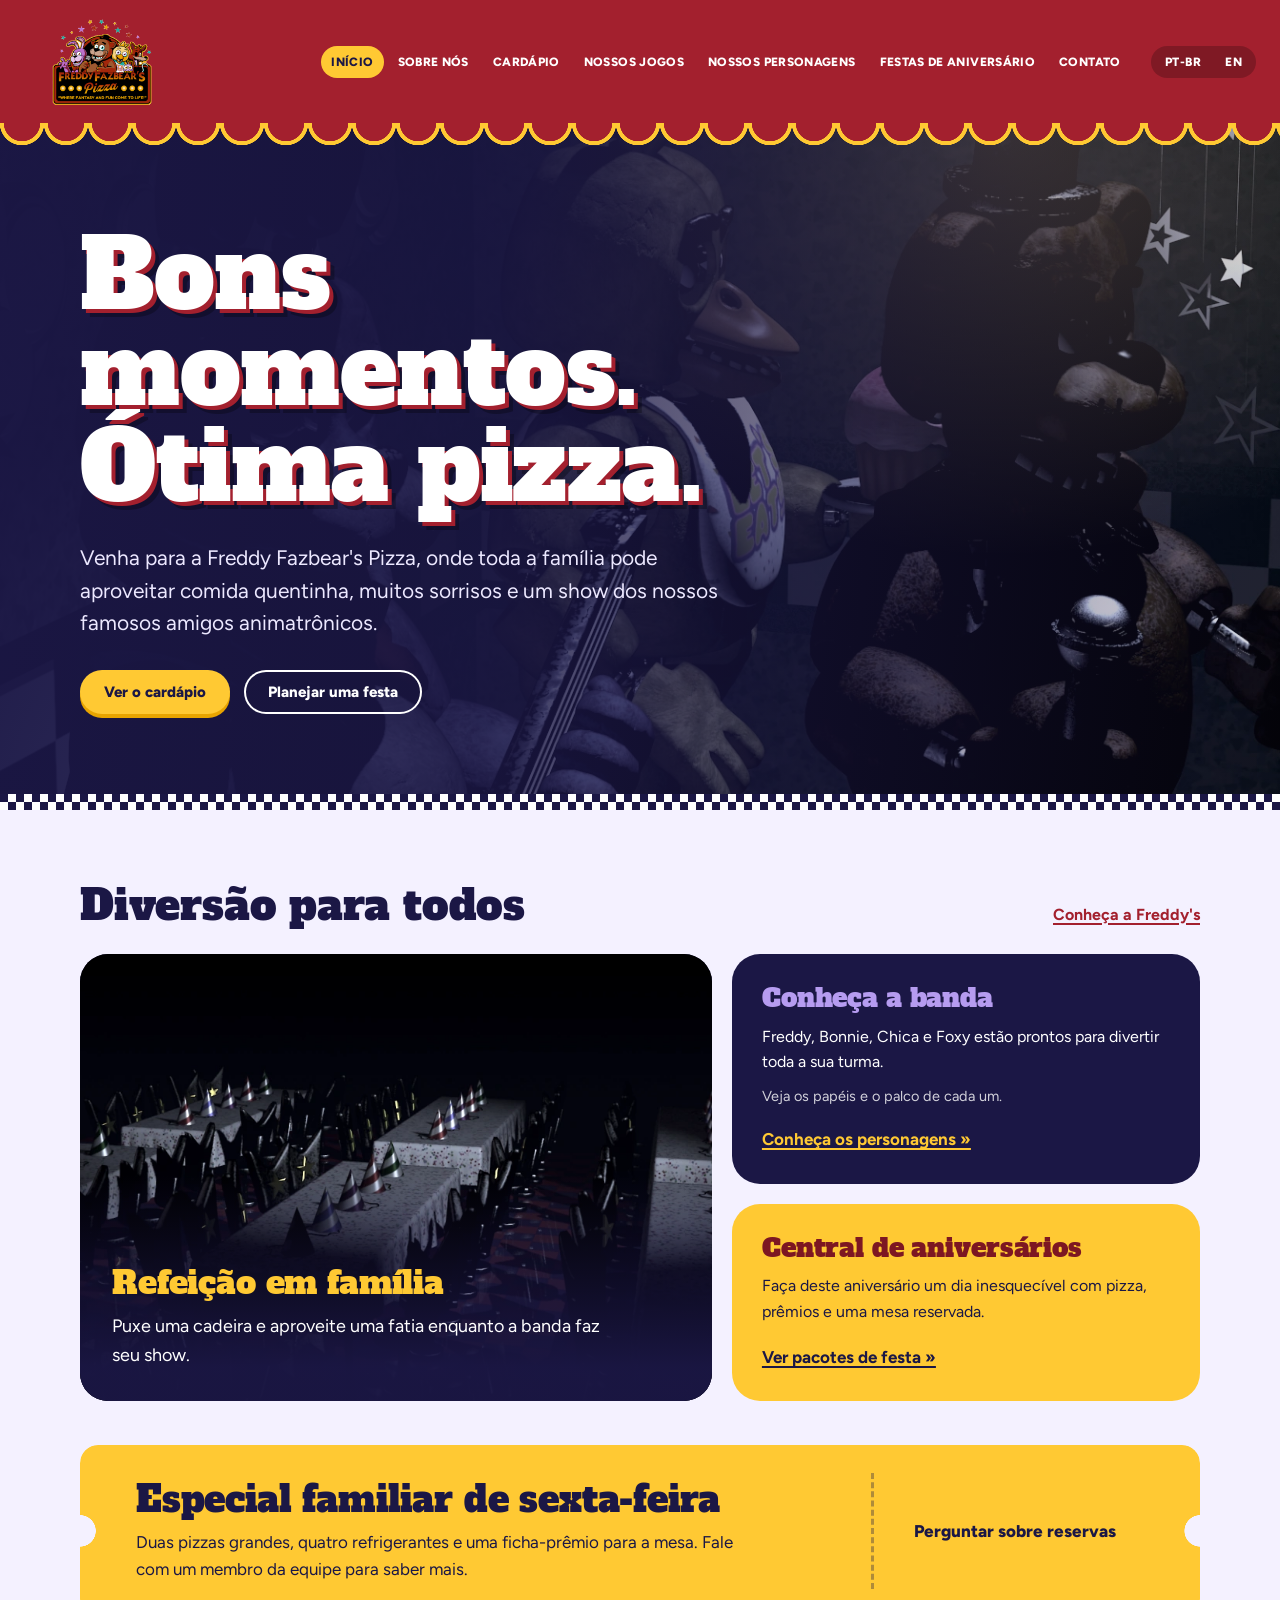
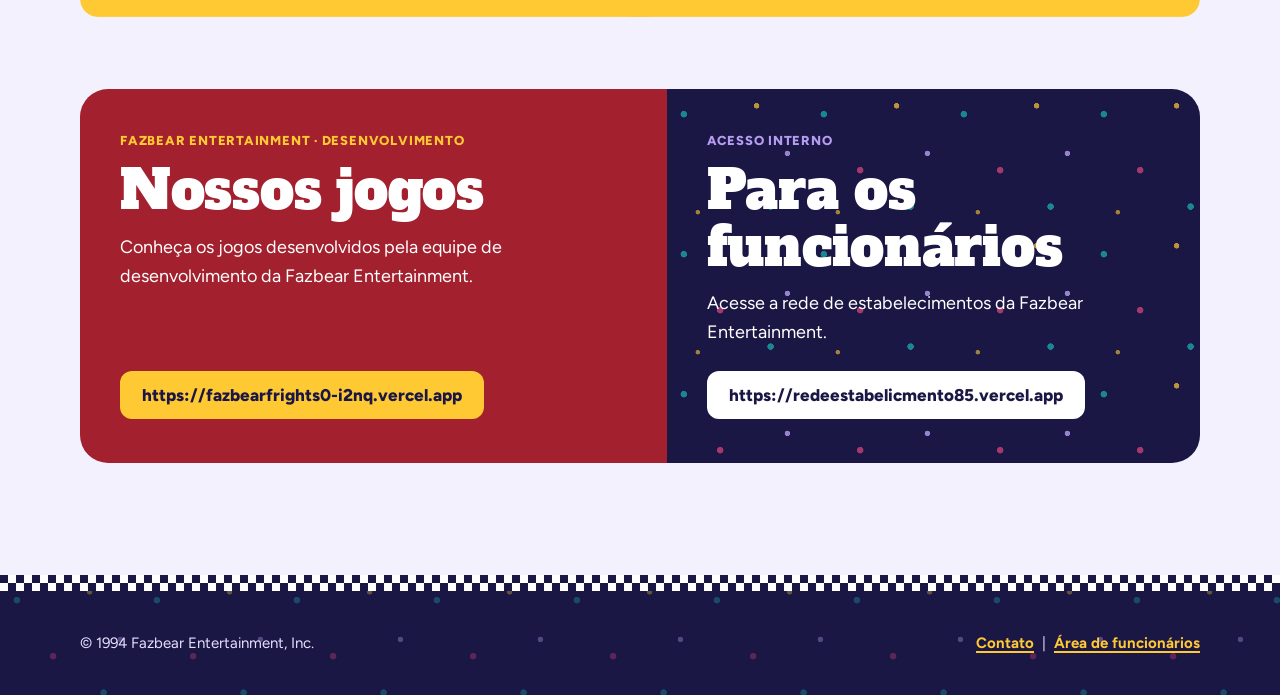
==== index.html @ ec78dffd "Add files via upload" ====
<!doctype html><html lang="pt-BR"><head><meta charset="utf-8"><meta name="viewport" content="width=device-width,initial-scale=1"><meta name="description" content="Freddy Fazbear's Pizza — entretenimento e diversão para toda a família."><title>Freddy Fazbear's Pizza | Início</title><link rel="preconnect" href="https://fonts.googleapis.com"><link rel="preconnect" href="https://fonts.gstatic.com" crossorigin><link rel="stylesheet" href="https://fonts.googleapis.com/css2?family=Alfa+Slab+One&family=Figtree:wght@400;600;700;800&display=swap"><link rel="stylesheet" href="css/style.css"></head><body><div class="site-shell"><header class="site-header"><a class="brand" href="index.html"><img class="brand-logo" src="assets/images/navbar-logo.png" alt="Logotipo da Freddy Fazbear's Pizza"></a><button class="menu-toggle" type="button" aria-label="Abrir menu" aria-expanded="false" aria-controls="main-nav"><span class="menu-icon" aria-hidden="true">☰</span><span class="menu-label">MENU</span></button><nav class="main-nav" id="main-nav"><ul><li><a aria-current="page" href="index.html">INÍCIO</a></li><li><a href="about.html">SOBRE NÓS</a></li><li><a href="menu.html">CARDÁPIO</a></li><li><a href="index.html#games">NOSSOS JOGOS</a></li><li><a href="characters.html">NOSSOS PERSONAGENS</a></li><li><a href="parties.html">FESTAS DE ANIVERSÁRIO</a></li><li><a href="contact.html">CONTATO</a></li></ul></nav></header><main class="content"><section class="hero"><div class="hero-copy"><h1>Bons momentos.<br>Ótima pizza.</h1><p>Venha para a Freddy Fazbear's Pizza, onde toda a família pode aproveitar comida quentinha, muitos sorrisos e um show dos nossos famosos amigos animatrônicos.</p><div class="button-row"><a class="button" href="menu.html">Ver o cardápio</a><a class="button alt" href="parties.html">Planejar uma festa</a></div></div><div class="hero-art" role="img" aria-label="The Freddy Fazbear's Pizza show stage"></div></section><div class="section-heading"><h2>Diversão para todos</h2><a href="about.html">Conheça a Freddy's</a></div><section class="band"><article class="panel photo-panel"><img src="assets/images/dining-room.png" alt="Dining area inside Freddy Fazbear's Pizza"><div><h3>Refeição em família</h3><p>Puxe uma cadeira e aproveite uma fatia enquanto a banda faz seu show.</p></div></article><article class="panel"><h3>Conheça a banda</h3><p>Freddy, Bonnie, Chica e Foxy estão prontos para divertir toda a sua turma.</p><p class="small">Veja os papéis e o palco de cada um.</p><a href="characters.html">Conheça os personagens &raquo;</a></article><article class="panel"><h3>Central de aniversários</h3><p>Faça deste aniversário um dia inesquecível com pizza, prêmios e uma mesa reservada.</p><a href="parties.html">Ver pacotes de festa &raquo;</a></article></section><section class="callout"><h2>Especial familiar de sexta-feira</h2><p>Duas pizzas grandes, quatro refrigerantes e uma ficha-prêmio para a mesa. Fale com um membro da equipe para saber mais.</p><a class="button" href="contact.html">Perguntar sobre reservas</a></section><section class="games-section" id="games"><div class="games-block"><div class="eyebrow">FAZBEAR ENTERTAINMENT · DESENVOLVIMENTO</div><h2>Nossos jogos</h2><p>Conheça os jogos desenvolvidos pela equipe de desenvolvimento da Fazbear Entertainment.</p><a class="games-link" href="https://fazbearfrights0-i2nq.vercel.app" target="_blank" rel="noopener">https://fazbearfrights0-i2nq.vercel.app</a></div><div class="staff-block"><div class="eyebrow">ACESSO INTERNO</div><h2>Para os funcionários</h2><p>Acesse a rede de estabelecimentos da Fazbear Entertainment.</p><a class="staff-link" href="https://redeestabelicmento85.vercel.app" target="_blank" rel="noopener">https://redeestabelicmento85.vercel.app</a></div></section></main><footer class="footer"><p>© 1994 Fazbear Entertainment, Inc.</p><p><a href="contact.html">Contato</a> &nbsp;|&nbsp; <a href="https://redeestabelicmento85.vercel.app" target="_blank" rel="noopener">Área de funcionários</a></p></footer></div><script src="js/main.js"></script><script src="js/language.js"></script></body></html>
---- css/style.css ----
/* ==========================================================
   Freddy Fazbear's Pizza — visual renovado
   Ideia: o salão de uma pizzaria de show dos anos 80/90.
   Cortina de palco (cabeçalho), piso xadrez, carpete de confete
   e ingressos de prêmio. A cortina é o elemento de destaque;
   o resto fica sóbrio para o conteúdo respirar.
   ========================================================== */

:root{
  --ink:#1b1745;
  --carpet:#1b1745;
  --curtain:#a3202e;
  --curtain-deep:#7d1722;
  --yellow:#ffc933;
  --yellow-deep:#e8a400;
  --teal:#0b7f7c;
  --teal-bright:#19b5b0;
  --lilac:#b69cf0;
  --purple:#5e3fb0;
  --orange:#c9480a;
  --floor:#f4f1ff;
  --paper:#ffffff;
  --muted:#4b4570;
  --line:#d9d3f2;
  --display:'Alfa Slab One','Rockwell','Roboto Slab','Georgia',serif;
  --text:'Figtree','Trebuchet MS','Segoe UI',system-ui,sans-serif;
  --wrap:1120px;
  --gutter:24px;
  --r-lg:28px;
  --r-md:18px;
  --r-sm:12px;
}

*{box-sizing:border-box}
html{-webkit-text-size-adjust:100%}
body{
  margin:0;
  background:var(--floor);
  color:var(--ink);
  font:400 17px/1.6 var(--text);
}
img{max-width:100%}
a{color:var(--curtain);font-weight:700;text-underline-offset:3px;text-decoration-thickness:2px}
a:hover{color:var(--curtain-deep)}
:focus-visible{outline:3px solid var(--ink);outline-offset:3px;border-radius:6px}
.site-header :focus-visible,.footer :focus-visible,.games-section :focus-visible,
.language-box :focus-visible,.address-card :focus-visible,.panel.dark :focus-visible{outline-color:var(--yellow)}

h1,h2,h3{font-family:var(--display);font-weight:400;letter-spacing:-.005em;margin:0}
p{margin:0 0 1em}

.site-shell{min-height:100vh;display:flex;flex-direction:column}
.content{flex:1;padding:0 0 24px}
.content > *{width:min(var(--wrap),calc(100% - var(--gutter)*2));margin-left:auto;margin-right:auto}
.content > .hero{width:100%}

/* ---------- Cabeçalho: cortina de palco ---------- */
.site-header{
  position:relative;z-index:20;
  display:flex;flex-wrap:wrap;align-items:center;gap:12px 20px;
  padding:12px max(var(--gutter),calc((100% - 1300px)/2));
  background:var(--curtain);
  color:#fff;
}
.site-header::after{
  content:"";position:absolute;left:0;right:0;top:calc(100% - 1px);height:23px;pointer-events:none;
  background:radial-gradient(circle at 50% 0,var(--curtain) 18px,var(--yellow) 18.5px,var(--yellow) 22px,transparent 22.5px) 0 0/44px 23px repeat-x;
}
.brand{display:flex;align-items:center;flex:0 0 auto;text-decoration:none}
.brand img{display:block;height:100px;width:auto}
.main-nav{flex:1 1 560px;min-width:0;margin-left:auto}
.main-nav ul{display:flex;flex-wrap:wrap;justify-content:flex-end;align-items:center;gap:4px;list-style:none;margin:0;padding:0}
.main-nav a{
  display:block;padding:9px 10px;border-radius:999px;
  color:#fff;text-decoration:none;white-space:nowrap;
  font:800 12px/1.2 var(--text);letter-spacing:.03em;text-align:center;
  transition:background-color .15s,color .15s;
}
.main-nav a:hover,.main-nav a:focus-visible,
.main-nav a[aria-current=page]{background:var(--yellow);color:var(--ink)}
.menu-toggle{
  display:none;align-items:center;justify-content:center;gap:8px;min-height:44px;min-width:100px;
  padding:8px 16px;border:0;border-radius:999px;
  background:var(--yellow);color:var(--ink);
  font:800 13px var(--text);letter-spacing:.05em;cursor:pointer;
}
.menu-icon{font-size:20px;line-height:1}

.language-switch{
  display:flex;align-items:center;gap:2px;flex:0 0 auto;
  padding:3px;border-radius:999px;background:rgba(0,0,0,.22);
  font:700 12px var(--text);color:#fff;white-space:nowrap;
}
.language-switch span{display:none}
.language-switch button{
  border:0;border-radius:999px;background:transparent;color:#fff;
  padding:6px 11px;font:800 12px var(--text);letter-spacing:.04em;cursor:pointer;
}
.language-switch button:hover{background:rgba(255,255,255,.2)}

/* ---------- Botões ---------- */
.button{
  display:inline-block;padding:13px 24px;border-radius:999px;
  background:var(--yellow);color:var(--ink);
  box-shadow:0 4px 0 var(--yellow-deep);
  font:800 15px/1.2 var(--text);text-decoration:none;text-align:center;border:0;cursor:pointer;
  transition:transform .12s,box-shadow .12s;
}
.button:hover,.button:focus-visible{color:var(--ink);transform:translateY(2px);box-shadow:0 2px 0 var(--yellow-deep)}
.button:active{transform:translateY(4px);box-shadow:0 0 0 var(--yellow-deep)}
.button.alt{background:transparent;color:#fff;box-shadow:inset 0 0 0 2px #fff}
.button.alt:hover,.button.alt:focus-visible{background:#fff;color:var(--curtain-deep)}
.button-row{display:flex;flex-wrap:wrap;gap:14px;margin-top:30px}

/* ---------- Home: palco ---------- */
.hero{
  position:relative;isolation:isolate;overflow:hidden;
  display:flex;align-items:center;
  min-height:clamp(500px,72vh,660px);
  padding:104px max(var(--gutter),calc((100% - var(--wrap))/2)) 96px;
  background:var(--carpet);color:#fff;
}
.hero-art{
  position:absolute;inset:0;z-index:-2;
  background:
    radial-gradient(ellipse 60% 90% at 78% 0%,rgba(255,226,140,.30),transparent 70%),
    url('../assets/images/stage.png') 72% center/cover no-repeat;
}
.hero::before{
  content:"";position:absolute;inset:0;z-index:-1;
  background:linear-gradient(96deg,rgba(27,23,69,.97) 0%,rgba(27,23,69,.86) 40%,rgba(27,23,69,.12) 100%);
}
.hero::after{
  content:"";position:absolute;left:0;right:0;bottom:0;height:16px;
  background:conic-gradient(#fff 25%,var(--ink) 0 50%,#fff 0 75%,var(--ink) 0) 0 0/16px 16px;
}
.hero-copy{max-width:640px}
.hero .eyebrow{
  display:inline-block;margin-bottom:22px;padding:7px 16px;border-radius:999px;
  background:var(--yellow);color:var(--ink);font:800 14px/1.3 var(--text);
}
.hero h1{
  font-size:clamp(44px,8vw,96px);line-height:1;margin:0 0 26px;color:#fff;
  text-shadow:4px 4px 0 var(--curtain),8px 8px 0 rgba(0,0,0,.28);
}
.hero p{font-size:clamp(18px,2.2vw,21px);line-height:1.55;max-width:34em;color:#ece8ff;margin:0}

.eyebrow,.section-kicker{font:800 13px/1.3 var(--text);letter-spacing:.06em}

.section-heading{
  display:flex;flex-wrap:wrap;justify-content:space-between;align-items:baseline;gap:6px 24px;
  margin-top:72px;margin-bottom:26px;
}
.section-heading h2{font-size:clamp(28px,4vw,42px);line-height:1.1;color:var(--ink)}
.section-heading a{font-size:16px}

/* trio da home: um destaque grande + dois apoios */
.band{display:grid;grid-template-columns:1.35fr 1fr;grid-template-rows:auto auto;gap:20px}
.panel{
  position:relative;padding:30px;border-radius:var(--r-lg);
  background:var(--paper);box-shadow:inset 0 0 0 2px var(--line);
}
.panel h3{font-size:26px;line-height:1.15;margin-bottom:10px}
.panel p{font-size:16px;margin-bottom:.6em}
.panel p.small{font-size:14.5px;color:inherit;opacity:.8}
.panel a{display:inline-block;margin-top:10px;color:inherit}
.photo-panel{
  grid-row:1 / span 2;display:flex;align-items:flex-end;min-height:440px;overflow:hidden;
  padding:0;background:var(--carpet);color:#fff;box-shadow:none;
}
.photo-panel img{position:absolute;inset:0;width:100%;height:100%;object-fit:cover}
.photo-panel > div{
  position:relative;width:100%;padding:90px 32px 32px;
  background:linear-gradient(0deg,rgba(27,23,69,.94) 15%,rgba(27,23,69,0));
}
.photo-panel h3{color:var(--yellow);font-size:32px}
.photo-panel p{font-size:18px;margin:0;max-width:28em}
.band .panel:nth-child(2){
  background:var(--carpet);color:#fff;box-shadow:none;
}
.band .panel:nth-child(2) h3{color:var(--lilac)}
.band .panel:nth-child(2) a{color:var(--yellow)}
.band .panel:nth-child(3){background:var(--yellow);box-shadow:none}
.band .panel:nth-child(3) h3{color:var(--curtain-deep)}
.band .panel:nth-child(3) a{color:var(--ink)}

/* especial de sexta: ingresso com picote */
.callout{
  padding:26px 30px;border-radius:var(--r-md);
  background:var(--yellow);color:var(--ink);
}
.content > .callout{
  position:relative;margin-top:44px;padding:34px 56px;
  display:grid;grid-template-columns:1fr auto;column-gap:40px;align-items:center;
  -webkit-mask:radial-gradient(circle 16px at 0 50%,#0000 97%,#000) left/51% 100% no-repeat,radial-gradient(circle 16px at 100% 50%,#0000 97%,#000) right/51% 100% no-repeat;
          mask:radial-gradient(circle 16px at 0 50%,#0000 97%,#000) left/51% 100% no-repeat,radial-gradient(circle 16px at 100% 50%,#0000 97%,#000) right/51% 100% no-repeat;
}
.content > .callout h2{grid-column:1;font-size:clamp(26px,3.4vw,36px);line-height:1.15;margin-bottom:8px}
.content > .callout p{grid-column:1;margin:0;max-width:36em}
.content > .callout .button{
  grid-column:2;grid-row:1 / span 2;align-self:stretch;display:flex;align-items:center;
  margin:-6px 0;padding:0 28px 0 40px;border-radius:0;
  background:transparent;box-shadow:none;border-left:3px dashed rgba(27,23,69,.35);
  color:var(--ink);font-size:17px;
}
.content > .callout .button:hover,.content > .callout .button:focus-visible{background:rgba(27,23,69,.08);transform:none}
.callout strong{color:var(--curtain-deep)}

/* ---------- Jogos e funcionários ---------- */
.games-section{
  display:grid;grid-template-columns:1.1fr 1fr;margin-top:72px;
  border-radius:var(--r-lg);overflow:hidden;color:#fff;
}
.games-block,.staff-block{padding:44px 40px;display:flex;flex-direction:column;align-items:flex-start}
.games-block{background:var(--curtain)}
.staff-block{
  background-color:var(--carpet);
  background-image:
    radial-gradient(circle at 12% 18%,rgba(25,181,176,.7) 0 3px,transparent 3.5px),
    radial-gradient(circle at 64% 12%,rgba(255,201,51,.7) 0 2.5px,transparent 3px),
    radial-gradient(circle at 38% 58%,rgba(224,69,123,.7) 0 3px,transparent 3.5px),
    radial-gradient(circle at 86% 46%,rgba(182,156,240,.8) 0 2.5px,transparent 3px),
    radial-gradient(circle at 22% 88%,rgba(255,201,51,.6) 0 2px,transparent 2.5px),
    radial-gradient(circle at 74% 84%,rgba(25,181,176,.7) 0 3px,transparent 3.5px);
  background-size:140px 140px;
}
.games-section .eyebrow{color:var(--yellow);margin-bottom:12px}
.staff-block .eyebrow{color:var(--lilac)}
.games-section h2{font-size:clamp(34px,4.6vw,54px);line-height:1.05;margin:0 0 14px;color:#fff}
.games-section p{font-size:18px;max-width:30em;margin:0 0 24px}
.games-link,.staff-link{
  display:block;width:fit-content;max-width:100%;margin-top:auto;
  padding:13px 22px;border-radius:var(--r-sm);
  overflow-wrap:anywhere;text-decoration:none;
  font:800 17px/1.3 var(--text);
  background:var(--yellow);color:var(--ink);
  transition:background-color .15s,color .15s;
}
.staff-link{background:#fff;color:var(--ink)}
.games-link:hover,.games-link:focus-visible,
.staff-link:hover,.staff-link:focus-visible{background:var(--ink);color:var(--yellow)}
.games-link:hover,.games-link:focus-visible{background:#fff;color:var(--curtain-deep)}

/* ---------- Páginas internas ---------- */
.page-intro{padding:64px 0 8px;margin-bottom:28px}
.section-kicker{
  display:inline-block;margin-bottom:16px;padding:6px 14px;border-radius:16px;
  background:var(--yellow);color:var(--ink);
}
.page-intro h1{font-size:clamp(38px,6vw,64px);line-height:1.05;color:var(--ink);margin-bottom:18px}
.page-intro p{max-width:40em;font-size:20px;line-height:1.55;color:var(--muted);margin:0}

.split{display:grid;grid-template-columns:1fr 1fr;gap:48px;align-items:center}
.split h2{font-size:clamp(26px,3.4vw,36px);line-height:1.15;margin-bottom:16px}
.split .callout{margin-top:24px;padding:18px 22px;border-radius:var(--r-sm);border-left:8px solid var(--curtain)}
.feature-image{
  display:block;width:100%;height:260px;object-fit:cover;
  border-radius:var(--r-lg);background:var(--carpet);
}
.content > .feature-image{width:min(var(--wrap),calc(100% - var(--gutter)*2));height:clamp(220px,34vw,400px)}
.split .feature-image{
  height:auto;aspect-ratio:16/11;
  border:8px solid #fff;border-radius:10px;transform:rotate(1.6deg);
  box-shadow:0 14px 30px -10px rgba(27,23,69,.45);
}

/* personagens: arcos de palco */
.character-grid{display:grid;grid-template-columns:repeat(4,1fr);gap:22px}
.character-card{
  display:flex;flex-direction:column;overflow:hidden;
  border-radius:var(--r-lg);background:var(--paper);box-shadow:inset 0 0 0 2px var(--line);
}
.character-card img{
  display:block;width:calc(100% - 28px);aspect-ratio:1/1.12;margin:14px 14px 0;
  padding:22px 10px 0;object-fit:contain;object-position:center bottom;
  border-radius:999px 999px var(--r-sm) var(--r-sm);
  background:radial-gradient(ellipse 70% 60% at 50% 20%,rgba(255,255,255,.85),transparent 75%),var(--tint,#ddd);
}
.character-card:nth-child(1){--tint:#f0b866}
.character-card:nth-child(2){--tint:#c9b4ff}
.character-card:nth-child(3){--tint:#ffe06e}
.character-card:nth-child(4){--tint:#ff9a86}
.character-card .card-body{display:flex;flex-direction:column;flex:1;padding:18px 20px 22px}
.character-card h3{font-size:24px;line-height:1.1;margin-bottom:8px}
.character-card p{font-size:15.5px;line-height:1.5;margin-bottom:14px}
.role{
  margin-top:auto;align-self:flex-start;padding:5px 12px;border-radius:999px;
  background:var(--ink);color:#fff;font:700 12.5px/1.35 var(--text);
}

/* cardápio: placar de menu */
.menu-grid{display:grid;grid-template-columns:repeat(3,1fr);gap:22px}
.menu-section{
  overflow:hidden;border-radius:var(--r-lg);background:var(--paper);
  box-shadow:inset 0 0 0 2px var(--line);padding:0 0 10px;
}
.menu-section:first-child{grid-column:1 / -1}
.menu-section h2{
  margin:0 0 6px;padding:16px 26px;color:#fff;font-size:28px;line-height:1.1;background:var(--curtain);
}
.menu-section:nth-child(2) h2{background:var(--teal)}
.menu-section:nth-child(3) h2{background:var(--purple)}
.menu-section:nth-child(4) h2{background:var(--orange)}
.menu-section:first-child{display:grid;grid-template-columns:1fr 1fr;column-gap:34px}
.menu-section:first-child h2{grid-column:1 / -1}
.menu-section:first-child .menu-item{margin:0 0 0 26px}
.menu-section:first-child .menu-item:nth-of-type(even){margin:0 26px 0 0}
.menu-item{
  display:flex;justify-content:space-between;align-items:flex-start;gap:16px;
  margin:0 26px;padding:16px 0;border-bottom:2px dotted var(--line);
}
.menu-item:last-child{border-bottom:0}
.menu-section:first-child .menu-item:nth-last-child(-n+2){border-bottom:0}
.menu-item strong{font-size:18px;line-height:1.3}
.menu-item small{display:block;margin-top:2px;font-size:14.5px;line-height:1.45;color:var(--muted)}
.price{
  flex:none;padding:3px 13px;border-radius:999px;
  background:var(--yellow);color:var(--ink);font-weight:800;font-size:16px;white-space:nowrap;
}

/* festas: ingressos */
.party-packages{display:grid;grid-template-columns:repeat(3,1fr);gap:26px}
.party-card{
  display:flex;flex-direction:column;
  border-radius:var(--r-lg);background:var(--paper);box-shadow:inset 0 0 0 2px var(--line);
}
.party-card img{display:block;width:100%;height:170px;object-fit:cover;border-radius:var(--r-lg) var(--r-lg) 0 0}
.party-card > div{
  position:relative;flex:1;display:flex;flex-direction:column;
  margin-top:0;padding:28px 26px 26px;border-top:3px dashed var(--line);
}
.party-card > div::before,.party-card > div::after{
  content:"";position:absolute;top:-15px;width:26px;height:26px;border-radius:50%;background:var(--floor);
  box-shadow:inset 0 0 0 2px var(--line);
}
.party-card > div::before{left:-13px;clip-path:inset(0 0 0 50%)}
.party-card > div::after{right:-13px;clip-path:inset(0 50% 0 0)}
.party-card h3{font-size:25px;line-height:1.15;margin-bottom:6px}
.party-card p{color:var(--muted);margin-bottom:12px}
.party-card ul{list-style:none;margin:0 0 22px;padding:0}
.party-card li{position:relative;padding:3px 0 3px 26px;font-size:16px}
.party-card li::before{content:"★";position:absolute;left:0;top:3px;color:var(--yellow-deep)}
.party-card strong{
  display:block;margin-top:auto;padding:11px 16px;border-radius:var(--r-sm);
  background:var(--yellow);color:var(--ink);font:400 20px/1.2 var(--display);text-align:center;
}

/* formulários */
.form-box{
  max-width:780px;padding:32px;border-radius:var(--r-lg);
  background:var(--paper);box-shadow:inset 0 0 0 2px var(--line);
}
.content > .form-box{max-width:none}
.form-box h2{font-size:30px;margin-bottom:10px}
.form-grid{display:grid;grid-template-columns:1fr 1fr;gap:18px;margin-bottom:22px}
label{display:block;font-size:14.5px;font-weight:700;color:var(--ink)}
input,select,textarea{
  display:block;width:100%;margin-top:6px;padding:12px 14px;
  border:2px solid var(--line);border-radius:var(--r-sm);background:#fbfaff;
  font:400 16px var(--text);color:var(--ink);
  transition:border-color .15s;
}
input:hover,select:hover,textarea:hover{border-color:#b4abe0}
input:focus,select:focus,textarea:focus{border-color:var(--ink);outline:3px solid rgba(255,201,51,.8);outline-offset:0}
input[aria-invalid=true],textarea[aria-invalid=true],select[aria-invalid=true]{border-color:var(--curtain)}
textarea{min-height:130px;resize:vertical}
.full{grid-column:1 / -1}
.form-status{margin-top:16px;font-weight:700}
.form-status.success{color:#1b6b2a}
.form-status.error{color:var(--curtain)}
.fine-print{font-size:14px;line-height:1.5;color:var(--muted);margin-bottom:22px}

.contact-grid{display:grid;grid-template-columns:1fr 1.25fr;gap:26px;align-items:start}
.contact-grid .form-box{max-width:none}
.address-card{
  padding:36px 34px;border-radius:var(--r-lg);color:#efeaff;
  background-color:var(--carpet);
  background-image:
    radial-gradient(circle at 12% 18%,rgba(25,181,176,.7) 0 3px,transparent 3.5px),
    radial-gradient(circle at 64% 12%,rgba(255,201,51,.7) 0 2.5px,transparent 3px),
    radial-gradient(circle at 38% 58%,rgba(224,69,123,.7) 0 3px,transparent 3.5px),
    radial-gradient(circle at 86% 46%,rgba(182,156,240,.8) 0 2.5px,transparent 3px),
    radial-gradient(circle at 22% 88%,rgba(255,201,51,.6) 0 2px,transparent 2.5px),
    radial-gradient(circle at 74% 84%,rgba(25,181,176,.7) 0 3px,transparent 3.5px);
  background-size:140px 140px;
}
.address-card h2{font-size:34px;line-height:1.1;color:var(--yellow);margin-bottom:22px}
.address-card p{margin-bottom:20px;line-height:1.55}
.address-card strong{color:#fff}
.address-card .fine-print{display:inline-block;margin:2px 0 0}

.credits{margin-top:28px;padding-top:15px;border-top:1px solid var(--line);font-size:13px;color:var(--muted)}

/* ---------- Rodapé: carpete de confete ---------- */
.footer{
  position:relative;margin-top:88px;
  display:flex;flex-wrap:wrap;justify-content:space-between;align-items:center;gap:10px 28px;
  padding:56px max(var(--gutter),calc((100% - var(--wrap))/2)) 40px;
  color:#e6e0ff;font-size:15px;
  background-color:var(--carpet);
  background-image:
    radial-gradient(circle at 12% 18%,rgba(25,181,176,.32) 0 3px,transparent 3.5px),
    radial-gradient(circle at 64% 12%,rgba(255,201,51,.32) 0 2.5px,transparent 3px),
    radial-gradient(circle at 38% 58%,rgba(224,69,123,.32) 0 3px,transparent 3.5px),
    radial-gradient(circle at 86% 46%,rgba(182,156,240,.36) 0 2.5px,transparent 3px),
    radial-gradient(circle at 22% 88%,rgba(255,201,51,.28) 0 2px,transparent 2.5px),
    radial-gradient(circle at 74% 84%,rgba(25,181,176,.32) 0 3px,transparent 3.5px);
  background-size:140px 140px;
}
.footer::before{
  content:"";position:absolute;left:0;right:0;top:0;height:16px;
  background:conic-gradient(#fff 25%,var(--ink) 0 50%,#fff 0 75%,var(--ink) 0) 0 0/16px 16px;
}
.footer p{margin:0}
.footer a{color:var(--yellow)}
.footer a:hover{color:#fff}

/* ---------- Seleção de idioma (tela inicial) ---------- */
.language-gate{
  position:fixed;z-index:50;inset:0;display:flex;align-items:center;justify-content:center;padding:20px;
  background:rgba(27,23,69,.88);
}
.language-box{
  width:min(480px,100%);padding:36px 30px;text-align:center;
  border-radius:var(--r-lg);background:var(--paper);color:var(--ink);
  box-shadow:0 0 0 6px var(--yellow);
}
.language-kicker{font:800 13px var(--text);letter-spacing:.1em;color:var(--curtain)}
.language-box h1{font-size:32px;line-height:1.1;color:var(--ink);margin:16px 0}
.language-box h1 small{display:block;margin-top:6px;font:600 18px var(--text);color:var(--muted)}
.language-box p{margin:0 0 22px}
.language-box button{
  margin:4px;padding:13px 22px;border:0;border-radius:999px;
  background:var(--curtain);color:#fff;font:800 14px var(--text);letter-spacing:.04em;cursor:pointer;
  transition:background-color .15s,color .15s;
}
.language-box button:hover,.language-box button:focus-visible{background:var(--yellow);color:var(--ink)}

/* ---------- Responsivo ---------- */
@media(max-width:1240px){
  .main-nav a{padding:9px 8px;font-size:11.5px;letter-spacing:.02em}
  .brand img{height:84px}
  .site-header{gap:12px 12px}
}
@media(max-width:1060px){
  .site-header{display:grid;grid-template-columns:minmax(0,1fr) auto;align-items:center;gap:10px 14px}
  .brand{grid-column:1;grid-row:1}
  .brand img{height:76px}
  .menu-toggle{display:flex;grid-column:2;grid-row:1}
  .main-nav{display:none;grid-column:1 / -1;grid-row:2;margin:0;padding-top:6px;border-top:2px solid rgba(255,201,51,.6)}
  .main-nav.open{display:block}
  .main-nav ul{flex-direction:column;align-items:stretch;gap:2px}
  .main-nav a{padding:13px 16px;border-radius:var(--r-sm);text-align:left;font-size:13px}
  .language-switch{grid-column:1 / -1;grid-row:3;justify-self:end}
}
@media(max-width:900px){
  :root{--gutter:20px}
  .band{grid-template-columns:1fr}
  .photo-panel{grid-row:auto;min-height:340px}
  .games-section{grid-template-columns:1fr}
  .split{grid-template-columns:1fr;gap:36px}
  .character-grid{grid-template-columns:repeat(2,1fr)}
  .menu-grid{grid-template-columns:1fr 1fr}
  .menu-section:first-child{grid-template-columns:1fr}
  .menu-section:first-child .menu-item,
  .menu-section:first-child .menu-item:nth-of-type(even){margin:0 26px}
  .party-packages{grid-template-columns:1fr 1fr}
  .contact-grid{grid-template-columns:1fr}
  .content > .callout{padding:32px 44px;grid-template-columns:1fr}
  .content > .callout h2,.content > .callout p,.content > .callout .button{grid-column:1}
  .content > .callout .button{
    grid-row:auto;margin:22px 0 0;padding:20px 0 0;border-left:0;border-top:3px dashed rgba(27,23,69,.35);
    align-self:auto;display:block;
  }
}
@media(max-width:620px){
  :root{--gutter:16px}
  body{font-size:16.5px}
  .hero{min-height:0;padding-top:88px;padding-bottom:84px}
  .hero-art{background-position:68% center}
  
  .button-row .button{flex:1 1 100%}
  .section-heading{margin-top:56px}
  .page-intro{padding-top:48px}
  .panel{padding:24px}
  .games-block,.staff-block{padding:34px 22px}
  .games-link,.staff-link{font-size:15.5px}
  .character-grid,.menu-grid,.party-packages,.form-grid{grid-template-columns:1fr}
  .menu-item{margin:0 20px}
  .menu-section h2{padding:14px 20px}
  .menu-section:first-child .menu-item,
  .menu-section:first-child .menu-item:nth-of-type(even){margin:0 20px}
  .form-box{padding:24px 20px}
  .address-card{padding:30px 24px}
  .content > .callout{padding:30px 34px}
  .footer{display:block;padding-top:52px}
  .footer p{margin:6px 0}
  .brand img{height:64px}
}
@media(prefers-reduced-motion:reduce){
  *,*::before,*::after{transition:none!important;animation:none!important}
  .button:hover,.button:focus-visible,.button:active{transform:none}
}
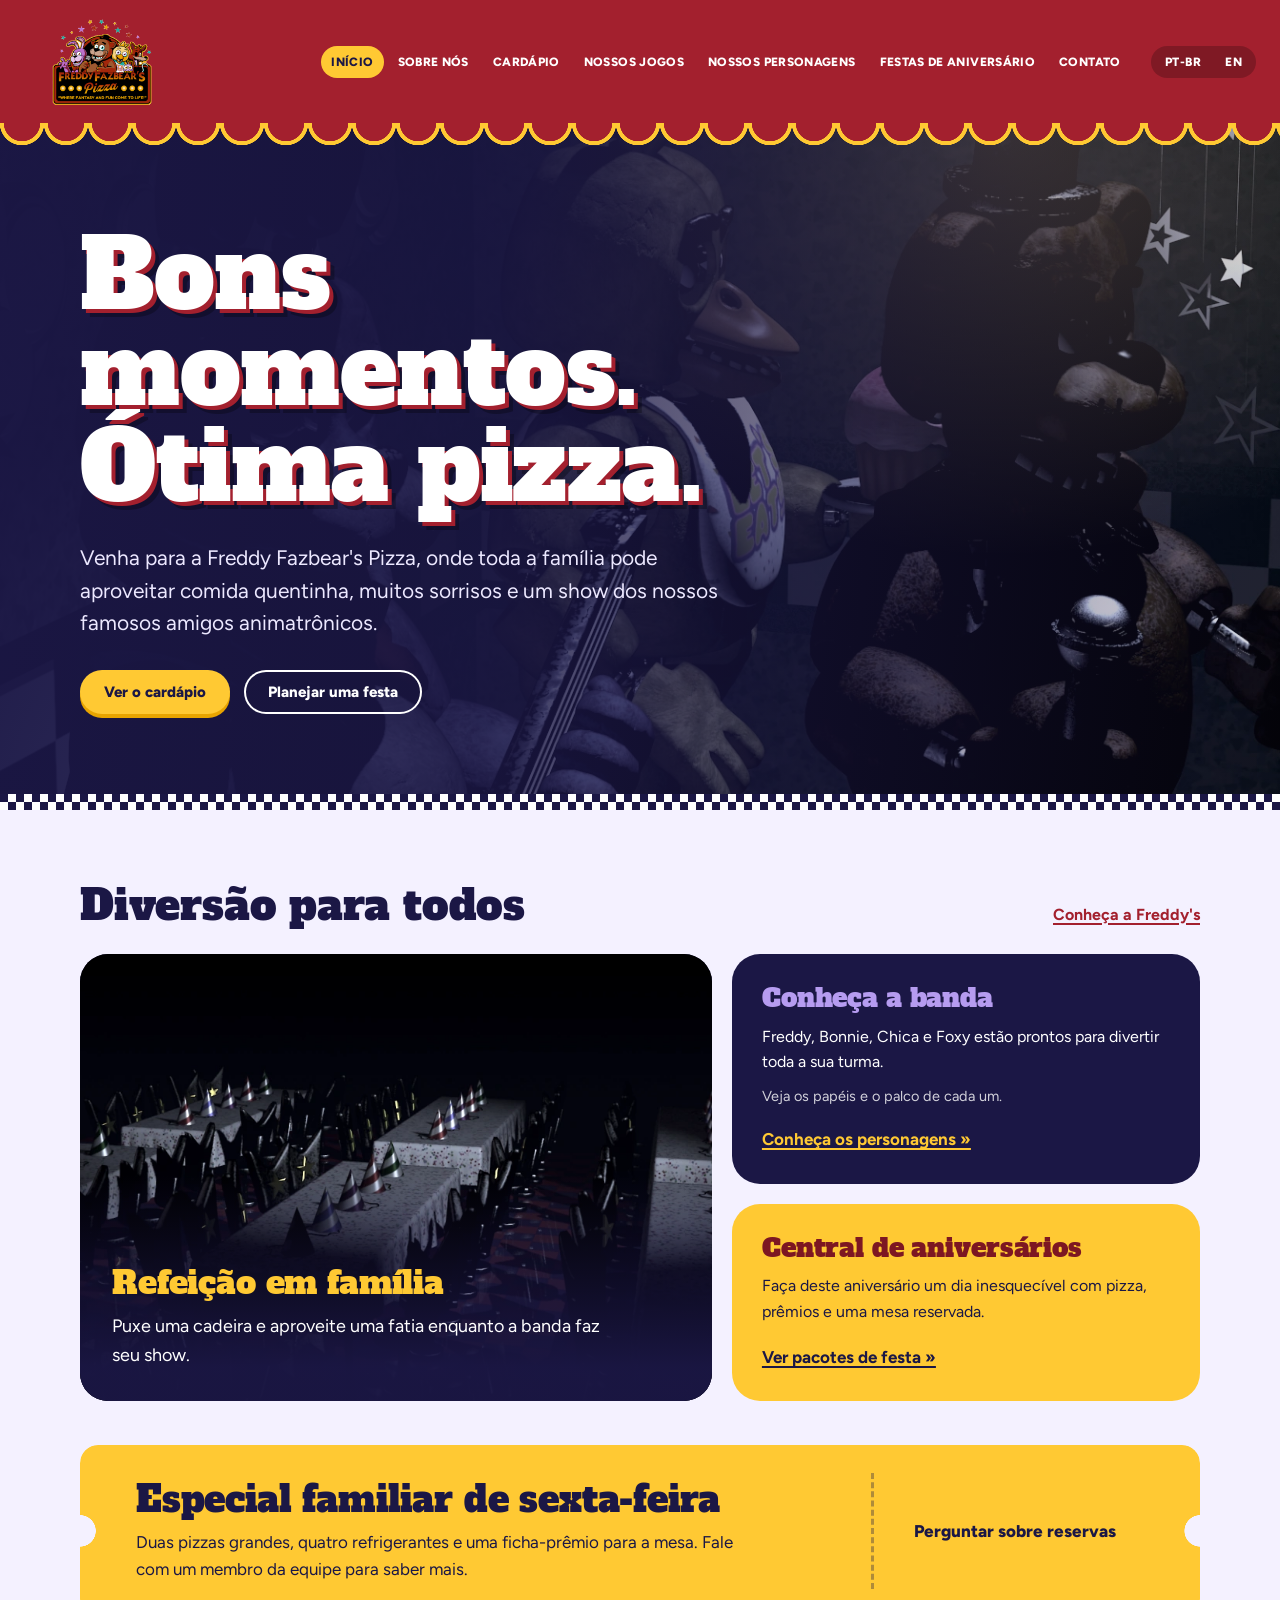
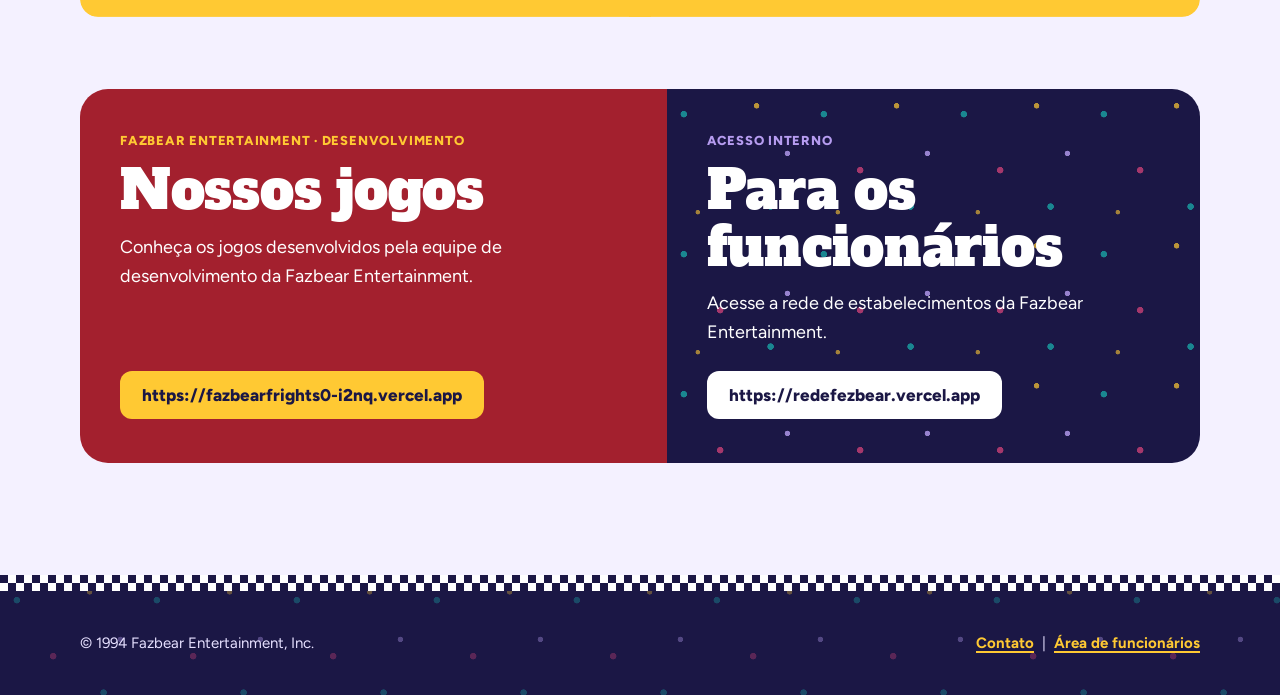
==== commit fd29e438: "Fix HTML encoding issues in index.html" ====
--- a/index.html
+++ b/index.html
@@ -1 +1 @@
-<!doctype html><html lang="pt-BR"><head><meta charset="utf-8"><meta name="viewport" content="width=device-width,initial-scale=1"><meta name="description" content="Freddy Fazbear's Pizza — entretenimento e diversão para toda a família."><title>Freddy Fazbear's Pizza | Início</title><link rel="preconnect" href="https://fonts.googleapis.com"><link rel="preconnect" href="https://fonts.gstatic.com" crossorigin><link rel="stylesheet" href="https://fonts.googleapis.com/css2?family=Alfa+Slab+One&family=Figtree:wght@400;600;700;800&display=swap"><link rel="stylesheet" href="css/style.css"></head><body><div class="site-shell"><header class="site-header"><a class="brand" href="index.html"><img class="brand-logo" src="assets/images/navbar-logo.png" alt="Logotipo da Freddy Fazbear's Pizza"></a><button class="menu-toggle" type="button" aria-label="Abrir menu" aria-expanded="false" aria-controls="main-nav"><span class="menu-icon" aria-hidden="true">☰</span><span class="menu-label">MENU</span></button><nav class="main-nav" id="main-nav"><ul><li><a aria-current="page" href="index.html">INÍCIO</a></li><li><a href="about.html">SOBRE NÓS</a></li><li><a href="menu.html">CARDÁPIO</a></li><li><a href="index.html#games">NOSSOS JOGOS</a></li><li><a href="characters.html">NOSSOS PERSONAGENS</a></li><li><a href="parties.html">FESTAS DE ANIVERSÁRIO</a></li><li><a href="contact.html">CONTATO</a></li></ul></nav></header><main class="content"><section class="hero"><div class="hero-copy"><h1>Bons momentos.<br>Ótima pizza.</h1><p>Venha para a Freddy Fazbear's Pizza, onde toda a família pode aproveitar comida quentinha, muitos sorrisos e um show dos nossos famosos amigos animatrônicos.</p><div class="button-row"><a class="button" href="menu.html">Ver o cardápio</a><a class="button alt" href="parties.html">Planejar uma festa</a></div></div><div class="hero-art" role="img" aria-label="The Freddy Fazbear's Pizza show stage"></div></section><div class="section-heading"><h2>Diversão para todos</h2><a href="about.html">Conheça a Freddy's</a></div><section class="band"><article class="panel photo-panel"><img src="assets/images/dining-room.png" alt="Dining area inside Freddy Fazbear's Pizza"><div><h3>Refeição em família</h3><p>Puxe uma cadeira e aproveite uma fatia enquanto a banda faz seu show.</p></div></article><article class="panel"><h3>Conheça a banda</h3><p>Freddy, Bonnie, Chica e Foxy estão prontos para divertir toda a sua turma.</p><p class="small">Veja os papéis e o palco de cada um.</p><a href="characters.html">Conheça os personagens &raquo;</a></article><article class="panel"><h3>Central de aniversários</h3><p>Faça deste aniversário um dia inesquecível com pizza, prêmios e uma mesa reservada.</p><a href="parties.html">Ver pacotes de festa &raquo;</a></article></section><section class="callout"><h2>Especial familiar de sexta-feira</h2><p>Duas pizzas grandes, quatro refrigerantes e uma ficha-prêmio para a mesa. Fale com um membro da equipe para saber mais.</p><a class="button" href="contact.html">Perguntar sobre reservas</a></section><section class="games-section" id="games"><div class="games-block"><div class="eyebrow">FAZBEAR ENTERTAINMENT · DESENVOLVIMENTO</div><h2>Nossos jogos</h2><p>Conheça os jogos desenvolvidos pela equipe de desenvolvimento da Fazbear Entertainment.</p><a class="games-link" href="https://fazbearfrights0-i2nq.vercel.app" target="_blank" rel="noopener">https://fazbearfrights0-i2nq.vercel.app</a></div><div class="staff-block"><div class="eyebrow">ACESSO INTERNO</div><h2>Para os funcionários</h2><p>Acesse a rede de estabelecimentos da Fazbear Entertainment.</p><a class="staff-link" href="https://redeestabelicmento85.vercel.app" target="_blank" rel="noopener">https://redeestabelicmento85.vercel.app</a></div></section></main><footer class="footer"><p>© 1994 Fazbear Entertainment, Inc.</p><p><a href="contact.html">Contato</a> &nbsp;|&nbsp; <a href="https://redeestabelicmento85.vercel.app" target="_blank" rel="noopener">Área de funcionários</a></p></footer></div><script src="js/main.js"></script><script src="js/language.js"></script></body></html>
+<!doctype html><html lang="pt-BR"><head><meta charset="utf-8"><meta name="viewport" content="width=device-width,initial-scale=1"><meta name="description" content="Freddy Fazbear's Pizza — entretenimento e diversão para toda a família."><title>Freddy Fazbear's Pizza | Início</title><link rel="preconnect" href="https://fonts.googleapis.com"><link rel="preconnect" href="https://fonts.gstatic.com" crossorigin><link rel="stylesheet" href="https://fonts.googleapis.com/css2?family=Alfa+Slab+One&family=Figtree:wght@400;600;700;800&display=swap"><link rel="stylesheet" href="css/style.css"></head><body><div class="site-shell"><header class="site-header"><a class="brand" href="index.html"><img class="brand-logo" src="assets/images/navbar-logo.png" alt="Logotipo da Freddy Fazbear's Pizza"></a><button class="menu-toggle" type="button" aria-label="Abrir menu" aria-expanded="false" aria-controls="main-nav"><span class="menu-icon" aria-hidden="true">☰</span><span class="menu-label">MENU</span></button><nav class="main-nav" id="main-nav"><ul><li><a aria-current="page" href="index.html">INÍCIO</a></li><li><a href="about.html">SOBRE NÓS</a></li><li><a href="menu.html">CARDÁPIO</a></li><li><a href="index.html#games">NOSSOS JOGOS</a></li><li><a href="characters.html">NOSSOS PERSONAGENS</a></li><li><a href="parties.html">FESTAS DE ANIVERSÁRIO</a></li><li><a href="contact.html">CONTATO</a></li></ul></nav></header><main class="content"><section class="hero"><div class="hero-copy"><h1>Bons momentos.<br>Ótima pizza.</h1><p>Venha para a Freddy Fazbear's Pizza, onde toda a família pode aproveitar comida quentinha, muitos sorrisos e um show dos nossos famosos amigos animatrônicos.</p><div class="button-row"><a class="button" href="menu.html">Ver o cardápio</a><a class="button alt" href="parties.html">Planejar uma festa</a></div></div><div class="hero-art" role="img" aria-label="The Freddy Fazbear's Pizza show stage"></div></section><div class="section-heading"><h2>Diversão para todos</h2><a href="about.html">Conheça a Freddy's</a></div><section class="band"><article class="panel photo-panel"><img src="assets/images/dining-room.png" alt="Dining area inside Freddy Fazbear's Pizza"><div><h3>Refeição em família</h3><p>Puxe uma cadeira e aproveite uma fatia enquanto a banda faz seu show.</p></div></article><article class="panel"><h3>Conheça a banda</h3><p>Freddy, Bonnie, Chica e Foxy estão prontos para divertir toda a sua turma.</p><p class="small">Veja os papéis e o palco de cada um.</p><a href="characters.html">Conheça os personagens &raquo;</a></article><article class="panel"><h3>Central de aniversários</h3><p>Faça deste aniversário um dia inesquecível com pizza, prêmios e uma mesa reservada.</p><a href="parties.html">Ver pacotes de festa &raquo;</a></article></section><section class="callout"><h2>Especial familiar de sexta-feira</h2><p>Duas pizzas grandes, quatro refrigerantes e uma ficha-prêmio para a mesa. Fale com um membro da equipe para saber mais.</p><a class="button" href="contact.html">Perguntar sobre reservas</a></section><section class="games-section" id="games"><div class="games-block"><div class="eyebrow">FAZBEAR ENTERTAINMENT · DESENVOLVIMENTO</div><h2>Nossos jogos</h2><p>Conheça os jogos desenvolvidos pela equipe de desenvolvimento da Fazbear Entertainment.</p><a class="games-link" href="https://fazbearfrights0-i2nq.vercel.app" target="_blank" rel="noopener">https://fazbearfrights0-i2nq.vercel.app</a></div><div class="staff-block"><div class="eyebrow">ACESSO INTERNO</div><h2>Para os funcionários</h2><p>Acesse a rede de estabelecimentos da Fazbear Entertainment.</p><a class="staff-link" href="https://redefezbear.vercel.app" target="_blank" rel="noopener">https://redefezbear.vercel.app</a></div></section></main><footer class="footer"><p>© 1994 Fazbear Entertainment, Inc.</p><p><a href="contact.html">Contato</a> &nbsp;|&nbsp; <a href="https://redefezbear.vercel.app" target="_blank" rel="noopener">Área de funcionários</a></p></footer></div><script src="js/main.js"></script><script src="js/language.js"></script></body></html>
